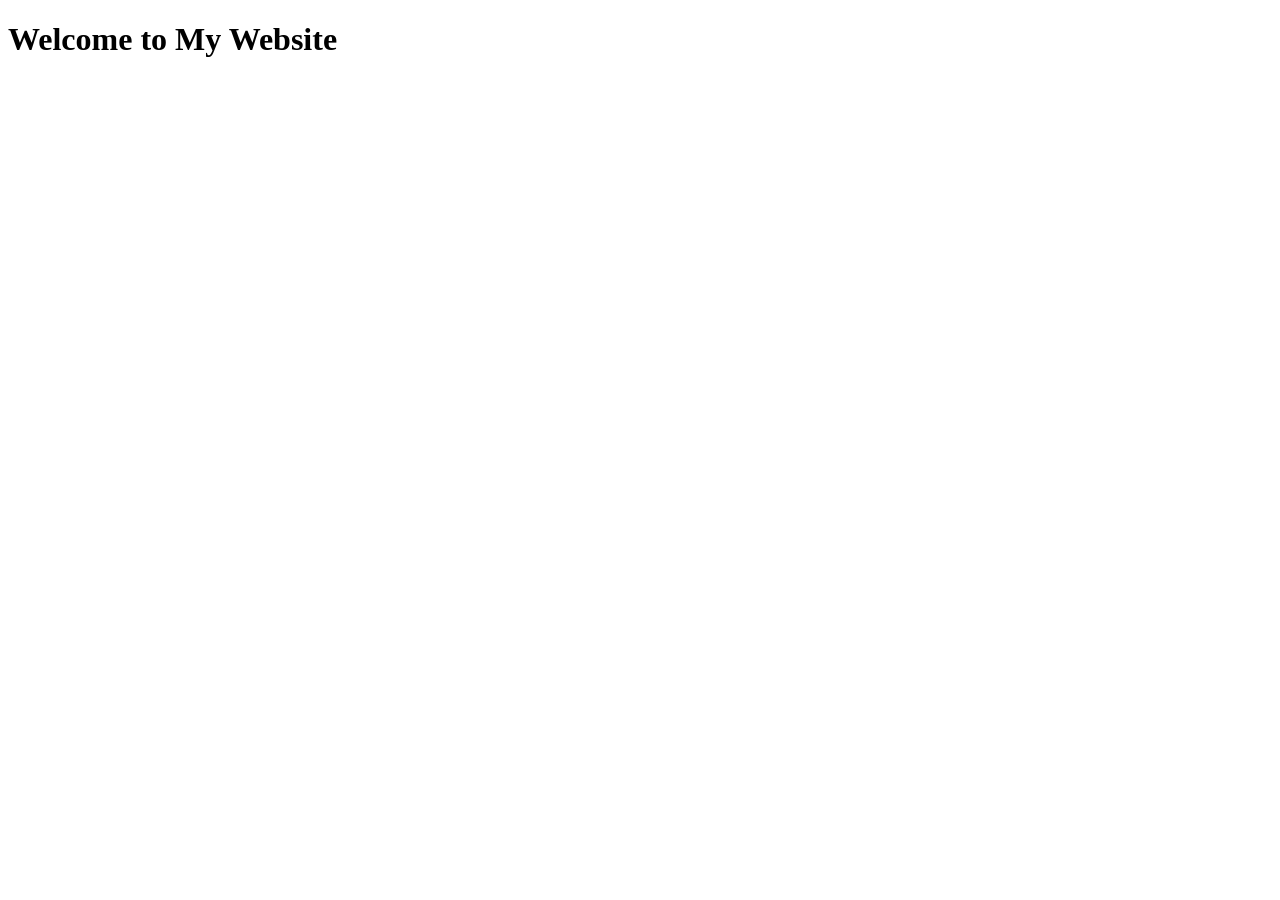
==== index.html @ 0dbf5ead "criado site" ====
<!DOCTYPE html>
<html lang="en">
<head>
  <meta charset="UTF-8">
  <meta name="viewport" content="width=device-width, initial-scale=1.0">
  <title>Document</title>
</head>
<body>
  <h1>Welcome to My Website</h1>
</body>
</html>
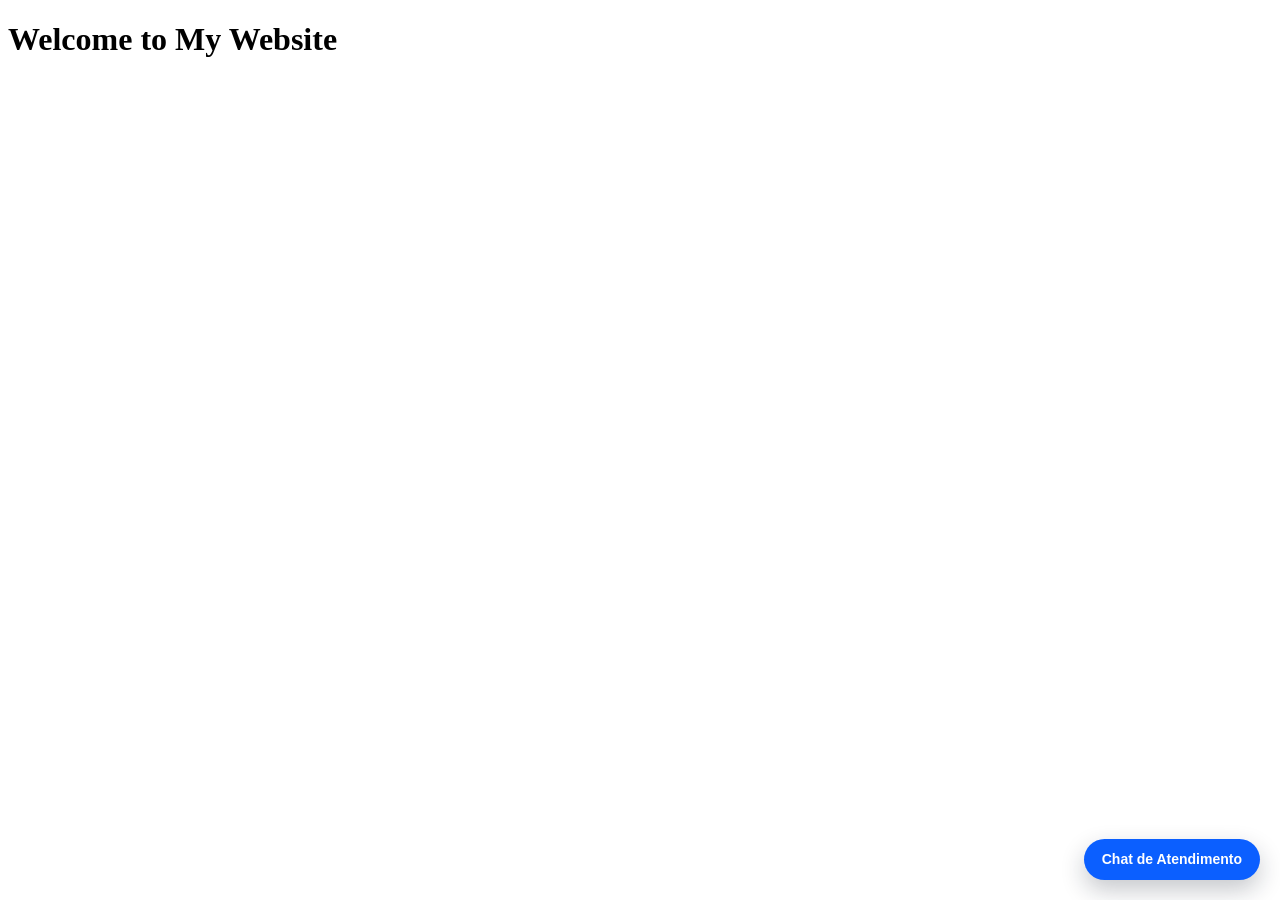
==== commit 8577fcf9: "feat: integrar widget SDR com config por env no site estatico" ====
--- a/index.html
+++ b/index.html
@@ -1,11 +1,17 @@
 <!DOCTYPE html>
-<html lang="en">
+<html lang="pt-BR">
 <head>
   <meta charset="UTF-8">
   <meta name="viewport" content="width=device-width, initial-scale=1.0">
-  <title>Document</title>
+  <title>Projeto Integracao Site</title>
+  <meta name="sdr-api-base-url" content="">
+  <link rel="stylesheet" href="./sdr-widget.css">
 </head>
 <body>
-  <h1>Welcome to My Website</h1>
+  <main>
+    <h1>Welcome to My Website</h1>
+  </main>
+
+  <script src="./sdr-widget.js" defer></script>
 </body>
-</html>
+</html>
--- a/sdr-widget.css
+++ b/sdr-widget.css
@@ -0,0 +1,159 @@
+:root {
+  --sdr-primary: #0b5fff;
+  --sdr-primary-dark: #073ca5;
+  --sdr-surface: #ffffff;
+  --sdr-bg: #f8fafc;
+  --sdr-text: #0f172a;
+  --sdr-border: #cbd5e1;
+}
+
+#sdr-widget-button {
+  position: fixed;
+  right: 20px;
+  bottom: 20px;
+  z-index: 9998;
+  border: none;
+  border-radius: 999px;
+  background: var(--sdr-primary);
+  color: #fff;
+  padding: 12px 18px;
+  font: 600 14px/1.2 "Segoe UI", sans-serif;
+  cursor: pointer;
+  box-shadow: 0 10px 24px rgba(15, 23, 42, 0.24);
+}
+
+#sdr-widget-button:hover {
+  background: var(--sdr-primary-dark);
+}
+
+#sdr-widget-panel {
+  position: fixed;
+  right: 20px;
+  bottom: 74px;
+  z-index: 9999;
+  width: min(380px, calc(100vw - 24px));
+  height: min(70vh, 580px);
+  border: 1px solid var(--sdr-border);
+  border-radius: 16px;
+  overflow: hidden;
+  background: var(--sdr-surface);
+  box-shadow: 0 16px 40px rgba(15, 23, 42, 0.28);
+  display: none;
+  flex-direction: column;
+}
+
+#sdr-widget-panel[data-open="true"] {
+  display: flex;
+}
+
+#sdr-widget-header {
+  background: #0f172a;
+  color: #fff;
+  padding: 12px 14px;
+  font: 600 14px/1.3 "Segoe UI", sans-serif;
+}
+
+#sdr-widget-header p {
+  margin: 4px 0 0;
+  color: #cbd5e1;
+  font: 400 12px/1.4 "Segoe UI", sans-serif;
+}
+
+#sdr-widget-messages {
+  flex: 1;
+  overflow-y: auto;
+  padding: 12px;
+  background: var(--sdr-bg);
+}
+
+.sdr-message {
+  max-width: 90%;
+  margin-bottom: 10px;
+  padding: 10px 12px;
+  border-radius: 12px;
+  font: 400 14px/1.45 "Segoe UI", sans-serif;
+  color: var(--sdr-text);
+  background: #fff;
+  white-space: pre-line;
+}
+
+.sdr-message.user {
+  margin-left: auto;
+  color: #fff;
+  background: var(--sdr-primary);
+}
+
+#sdr-widget-footer {
+  border-top: 1px solid var(--sdr-border);
+  padding: 10px;
+  background: #fff;
+}
+
+#sdr-widget-form {
+  display: flex;
+  gap: 8px;
+}
+
+#sdr-widget-input {
+  flex: 1;
+  border: 1px solid var(--sdr-border);
+  border-radius: 10px;
+  padding: 10px;
+  font: 400 14px/1.2 "Segoe UI", sans-serif;
+}
+
+#sdr-widget-submit,
+#sdr-widget-reset {
+  border: none;
+  border-radius: 10px;
+  padding: 10px 12px;
+  font: 600 12px/1 "Segoe UI", sans-serif;
+  cursor: pointer;
+}
+
+#sdr-widget-submit {
+  background: #0f172a;
+  color: #fff;
+}
+
+#sdr-widget-submit:disabled {
+  opacity: 0.6;
+  cursor: not-allowed;
+}
+
+#sdr-widget-meta {
+  display: none;
+  margin-top: 8px;
+  align-items: center;
+  justify-content: space-between;
+  gap: 8px;
+}
+
+#sdr-widget-meta[data-closed="true"] {
+  display: flex;
+}
+
+#sdr-widget-status {
+  margin: 6px 0 0;
+  color: #64748b;
+  font: 400 12px/1.3 "Segoe UI", sans-serif;
+}
+
+#sdr-widget-reset {
+  background: #e2e8f0;
+  color: #0f172a;
+}
+
+@media (max-width: 768px) {
+  #sdr-widget-button {
+    right: 12px;
+    bottom: 12px;
+  }
+
+  #sdr-widget-panel {
+    right: 12px;
+    bottom: 66px;
+    width: calc(100vw - 24px);
+    height: min(72vh, 620px);
+  }
+}
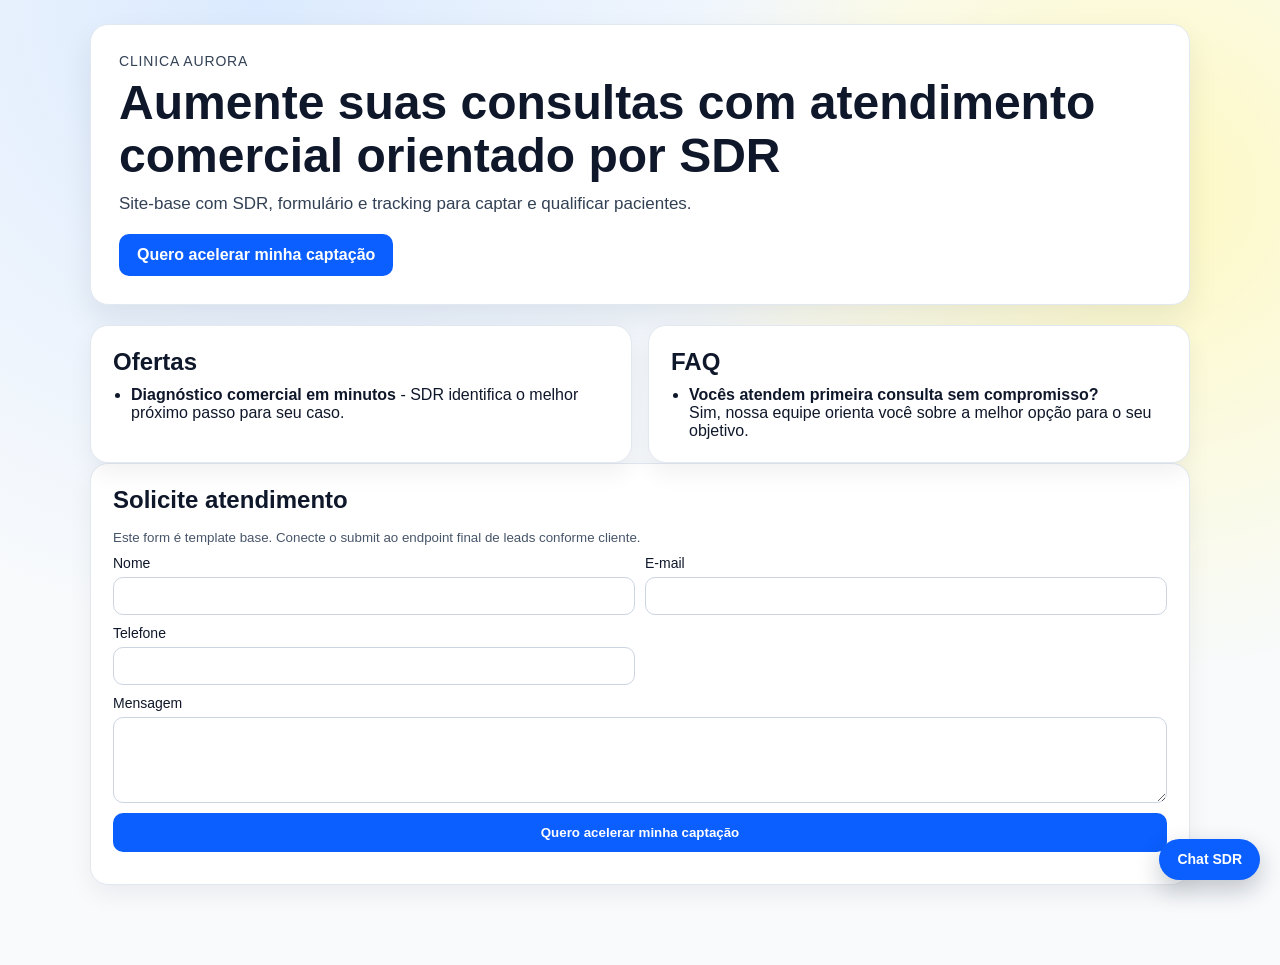
==== commit 5c8c9e90: "feat: estruturar template plug-and-play com config por cliente e segmento" ====
--- a/index.html
+++ b/index.html
@@ -3,15 +3,38 @@
 <head>
   <meta charset="UTF-8">
   <meta name="viewport" content="width=device-width, initial-scale=1.0">
-  <title>Projeto Integracao Site</title>
-  <meta name="sdr-api-base-url" content="">
-  <link rel="stylesheet" href="./sdr-widget.css">
+  <title>Codestech Site Template</title>
+  <meta name="site-client-slug" content="codestech-demo">
+  <link rel="stylesheet" href="./components/landing/landing.css">
+  <link rel="stylesheet" href="./components/forms/form.css">
+  <link rel="stylesheet" href="./components/sdr/sdr-widget.css">
 </head>
 <body>
-  <main>
-    <h1>Welcome to My Website</h1>
+  <main class="landing-shell">
+    <section class="hero-card">
+      <p class="hero-kicker" id="brand-name">Codestech</p>
+      <h1 class="hero-title" id="brand-headline">Template comercial plug-and-play</h1>
+      <p class="hero-description" id="brand-description">
+        Estrutura base para SDR, formulário, tracking e handoff orientados por configuração.
+      </p>
+      <a id="primary-cta" class="primary-cta" href="#lead-form-container">Quero atendimento</a>
+    </section>
+
+    <section class="content-grid">
+      <article class="content-card">
+        <h2>Ofertas</h2>
+        <ul id="offers-list"></ul>
+      </article>
+
+      <article class="content-card">
+        <h2>FAQ</h2>
+        <ul id="faq-list"></ul>
+      </article>
+    </section>
+
+    <section id="lead-form-container" class="content-card"></section>
   </main>
 
-  <script src="./sdr-widget.js" defer></script>
+  <script type="module" src="./scripts/bootstrap.js"></script>
 </body>
-</html>+</html>
--- a/components/landing/landing.css
+++ b/components/landing/landing.css
@@ -0,0 +1,91 @@
+* {
+  box-sizing: border-box;
+}
+
+body {
+  margin: 0;
+  font-family: "Segoe UI", Tahoma, sans-serif;
+  color: #0f172a;
+  background:
+    radial-gradient(circle at 20% 0%, #dbeafe, transparent 45%),
+    radial-gradient(circle at 90% 20%, #fef9c3, transparent 35%),
+    #f8fafc;
+}
+
+.landing-shell {
+  width: min(1100px, 100% - 32px);
+  margin: 24px auto 80px;
+}
+
+.hero-card {
+  background: #ffffff;
+  border: 1px solid #e2e8f0;
+  border-radius: 18px;
+  padding: 28px;
+  box-shadow: 0 14px 30px rgba(15, 23, 42, 0.08);
+}
+
+.hero-kicker {
+  margin: 0;
+  color: #334155;
+  font-size: 14px;
+  text-transform: uppercase;
+  letter-spacing: 0.06em;
+}
+
+.hero-title {
+  margin: 8px 0 8px;
+  font-size: clamp(28px, 5vw, 48px);
+  line-height: 1.1;
+}
+
+.hero-description {
+  margin: 0 0 18px;
+  color: #334155;
+  font-size: 17px;
+  line-height: 1.5;
+}
+
+.primary-cta {
+  display: inline-flex;
+  align-items: center;
+  justify-content: center;
+  padding: 12px 18px;
+  border-radius: 10px;
+  text-decoration: none;
+  background: #0b5fff;
+  color: #ffffff;
+  font-weight: 600;
+}
+
+.content-grid {
+  margin-top: 20px;
+  display: grid;
+  grid-template-columns: repeat(2, minmax(0, 1fr));
+  gap: 16px;
+}
+
+.content-card {
+  background: #ffffff;
+  border: 1px solid #e2e8f0;
+  border-radius: 18px;
+  padding: 22px;
+  box-shadow: 0 10px 24px rgba(15, 23, 42, 0.06);
+}
+
+.content-card h2 {
+  margin: 0 0 10px;
+}
+
+.content-card ul {
+  margin: 0;
+  padding-left: 18px;
+  display: grid;
+  gap: 8px;
+}
+
+@media (max-width: 880px) {
+  .content-grid {
+    grid-template-columns: 1fr;
+  }
+}
--- a/components/forms/form.css
+++ b/components/forms/form.css
@@ -0,0 +1,53 @@
+.lead-form {
+  display: grid;
+  gap: 10px;
+}
+
+.lead-form h2 {
+  margin: 0 0 6px;
+}
+
+.lead-form-grid {
+  display: grid;
+  grid-template-columns: repeat(2, minmax(0, 1fr));
+  gap: 10px;
+}
+
+.lead-form-grid-full {
+  grid-column: 1 / -1;
+}
+
+.lead-form label {
+  display: grid;
+  gap: 6px;
+  font-size: 14px;
+}
+
+.lead-form input,
+.lead-form textarea {
+  width: 100%;
+  border: 1px solid #cbd5e1;
+  border-radius: 10px;
+  padding: 10px 12px;
+  font: inherit;
+}
+
+.lead-form button {
+  border: none;
+  border-radius: 10px;
+  padding: 12px 16px;
+  background: #0b5fff;
+  color: #fff;
+  font-weight: 600;
+  cursor: pointer;
+}
+
+.lead-form small {
+  color: #475569;
+}
+
+@media (max-width: 680px) {
+  .lead-form-grid {
+    grid-template-columns: 1fr;
+  }
+}
--- a/components/sdr/sdr-widget.css
+++ b/components/sdr/sdr-widget.css
@@ -0,0 +1,159 @@
+:root {
+  --sdr-primary: #0b5fff;
+  --sdr-primary-dark: #073ca5;
+  --sdr-surface: #ffffff;
+  --sdr-bg: #f8fafc;
+  --sdr-text: #0f172a;
+  --sdr-border: #cbd5e1;
+}
+
+#sdr-widget-button {
+  position: fixed;
+  right: 20px;
+  bottom: 20px;
+  z-index: 9998;
+  border: none;
+  border-radius: 999px;
+  background: var(--sdr-primary);
+  color: #fff;
+  padding: 12px 18px;
+  font: 600 14px/1.2 "Segoe UI", sans-serif;
+  cursor: pointer;
+  box-shadow: 0 10px 24px rgba(15, 23, 42, 0.24);
+}
+
+#sdr-widget-button:hover {
+  background: var(--sdr-primary-dark);
+}
+
+#sdr-widget-panel {
+  position: fixed;
+  right: 20px;
+  bottom: 74px;
+  z-index: 9999;
+  width: min(380px, calc(100vw - 24px));
+  height: min(70vh, 580px);
+  border: 1px solid var(--sdr-border);
+  border-radius: 16px;
+  overflow: hidden;
+  background: var(--sdr-surface);
+  box-shadow: 0 16px 40px rgba(15, 23, 42, 0.28);
+  display: none;
+  flex-direction: column;
+}
+
+#sdr-widget-panel[data-open="true"] {
+  display: flex;
+}
+
+#sdr-widget-header {
+  background: #0f172a;
+  color: #fff;
+  padding: 12px 14px;
+  font: 600 14px/1.3 "Segoe UI", sans-serif;
+}
+
+#sdr-widget-header p {
+  margin: 4px 0 0;
+  color: #cbd5e1;
+  font: 400 12px/1.4 "Segoe UI", sans-serif;
+}
+
+#sdr-widget-messages {
+  flex: 1;
+  overflow-y: auto;
+  padding: 12px;
+  background: var(--sdr-bg);
+}
+
+.sdr-message {
+  max-width: 90%;
+  margin-bottom: 10px;
+  padding: 10px 12px;
+  border-radius: 12px;
+  font: 400 14px/1.45 "Segoe UI", sans-serif;
+  color: var(--sdr-text);
+  background: #fff;
+  white-space: pre-line;
+}
+
+.sdr-message.user {
+  margin-left: auto;
+  color: #fff;
+  background: var(--sdr-primary);
+}
+
+#sdr-widget-footer {
+  border-top: 1px solid var(--sdr-border);
+  padding: 10px;
+  background: #fff;
+}
+
+#sdr-widget-form {
+  display: flex;
+  gap: 8px;
+}
+
+#sdr-widget-input {
+  flex: 1;
+  border: 1px solid var(--sdr-border);
+  border-radius: 10px;
+  padding: 10px;
+  font: 400 14px/1.2 "Segoe UI", sans-serif;
+}
+
+#sdr-widget-submit,
+#sdr-widget-reset {
+  border: none;
+  border-radius: 10px;
+  padding: 10px 12px;
+  font: 600 12px/1 "Segoe UI", sans-serif;
+  cursor: pointer;
+}
+
+#sdr-widget-submit {
+  background: #0f172a;
+  color: #fff;
+}
+
+#sdr-widget-submit:disabled {
+  opacity: 0.6;
+  cursor: not-allowed;
+}
+
+#sdr-widget-meta {
+  display: none;
+  margin-top: 8px;
+  align-items: center;
+  justify-content: space-between;
+  gap: 8px;
+}
+
+#sdr-widget-meta[data-closed="true"] {
+  display: flex;
+}
+
+#sdr-widget-status {
+  margin: 6px 0 0;
+  color: #64748b;
+  font: 400 12px/1.3 "Segoe UI", sans-serif;
+}
+
+#sdr-widget-reset {
+  background: #e2e8f0;
+  color: #0f172a;
+}
+
+@media (max-width: 768px) {
+  #sdr-widget-button {
+    right: 12px;
+    bottom: 12px;
+  }
+
+  #sdr-widget-panel {
+    right: 12px;
+    bottom: 66px;
+    width: calc(100vw - 24px);
+    height: min(72vh, 620px);
+  }
+}
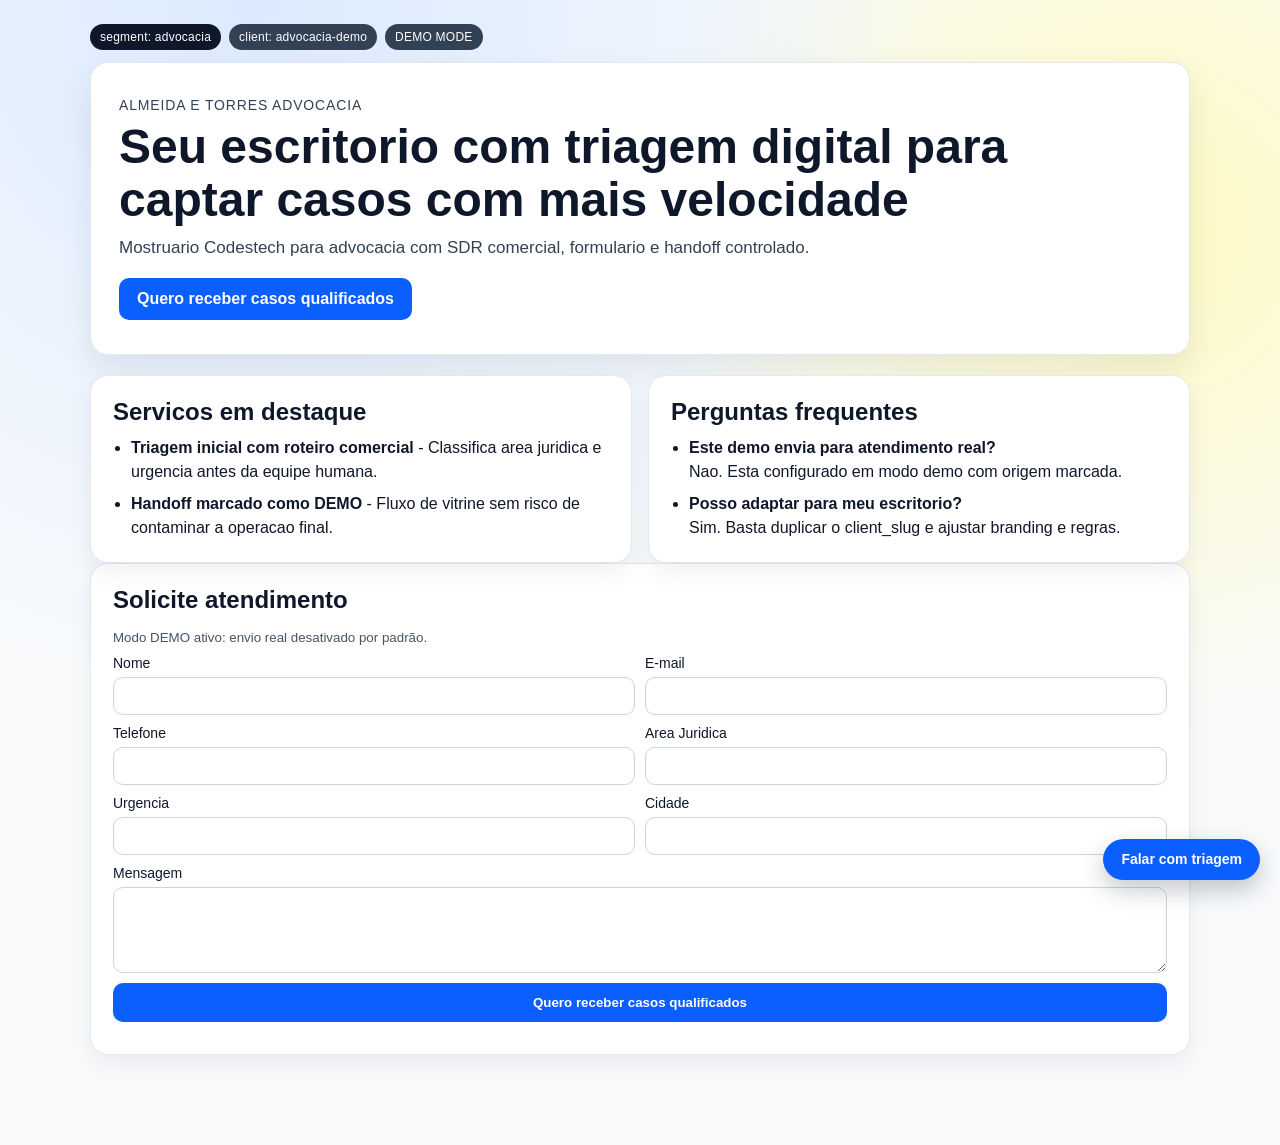
==== commit 272e4159: "feat: preparar mostruario Vercel com 3 demos e client fixo por deploy" ====
--- a/index.html
+++ b/index.html
@@ -4,13 +4,19 @@
   <meta charset="UTF-8">
   <meta name="viewport" content="width=device-width, initial-scale=1.0">
   <title>Codestech Site Template</title>
-  <meta name="site-client-slug" content="codestech-demo">
+  <meta name="site-client-slug" content="advocacia-demo">
   <link rel="stylesheet" href="./components/landing/landing.css">
   <link rel="stylesheet" href="./components/forms/form.css">
   <link rel="stylesheet" href="./components/sdr/sdr-widget.css">
 </head>
 <body>
   <main class="landing-shell">
+    <section class="top-bar">
+      <span class="pill" id="segment-pill">segment</span>
+      <span class="pill pill-muted" id="client-pill">client</span>
+      <span class="pill pill-alert" id="mode-pill">LIVE</span>
+    </section>
+
     <section class="hero-card">
       <p class="hero-kicker" id="brand-name">Codestech</p>
       <h1 class="hero-title" id="brand-headline">Template comercial plug-and-play</h1>
@@ -22,12 +28,12 @@
 
     <section class="content-grid">
       <article class="content-card">
-        <h2>Ofertas</h2>
+        <h2>Servicos em destaque</h2>
         <ul id="offers-list"></ul>
       </article>
 
       <article class="content-card">
-        <h2>FAQ</h2>
+        <h2>Perguntas frequentes</h2>
         <ul id="faq-list"></ul>
       </article>
     </section>
--- a/components/landing/landing.css
+++ b/components/landing/landing.css
@@ -14,14 +14,40 @@
 
 .landing-shell {
   width: min(1100px, 100% - 32px);
-  margin: 24px auto 80px;
+  margin: 24px auto 90px;
+}
+
+.top-bar {
+  display: flex;
+  flex-wrap: wrap;
+  gap: 8px;
+  margin-bottom: 12px;
+}
+
+.pill {
+  display: inline-flex;
+  align-items: center;
+  border-radius: 999px;
+  background: #0f172a;
+  color: #fff;
+  font-size: 12px;
+  padding: 6px 10px;
+  letter-spacing: 0.02em;
+}
+
+.pill-muted {
+  background: #334155;
+}
+
+.pill-alert {
+  background: #15803d;
 }
 
 .hero-card {
   background: #ffffff;
   border: 1px solid #e2e8f0;
   border-radius: 18px;
-  padding: 28px;
+  padding: 34px 28px;
   box-shadow: 0 14px 30px rgba(15, 23, 42, 0.08);
 }
 
@@ -56,6 +82,12 @@
   background: #0b5fff;
   color: #ffffff;
   font-weight: 600;
+  transition: transform 160ms ease, box-shadow 160ms ease;
+}
+
+.primary-cta:hover {
+  transform: translateY(-1px);
+  box-shadow: 0 10px 20px rgba(11, 95, 255, 0.25);
 }
 
 .content-grid {
@@ -82,9 +114,14 @@
   padding-left: 18px;
   display: grid;
   gap: 8px;
+  line-height: 1.5;
 }
 
 @media (max-width: 880px) {
+  .hero-card {
+    padding: 24px 18px;
+  }
+
   .content-grid {
     grid-template-columns: 1fr;
   }
